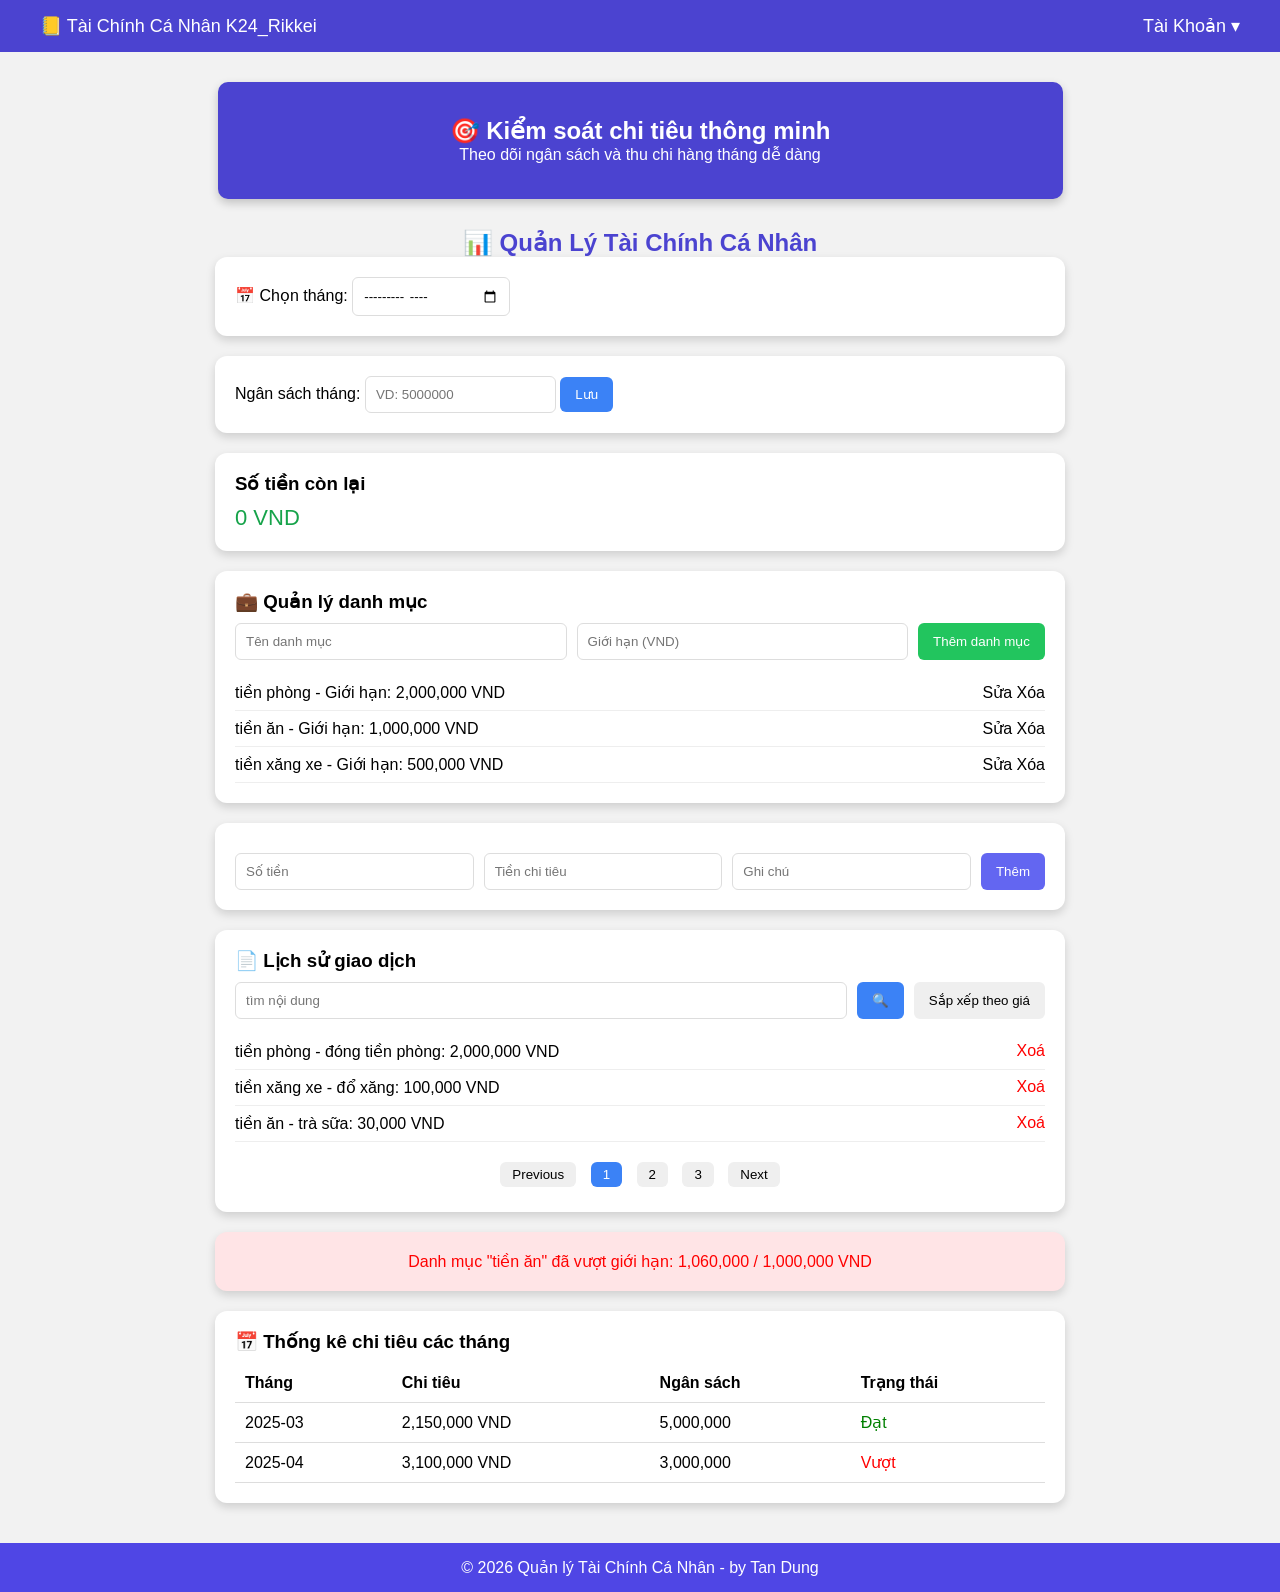
==== STRUCTURE_FINANCE/index.html @ 6e844557 "Add files via upload" ====
<!DOCTYPE html>
<html lang="en">

<head>
    <meta charset="UTF-8">
    <meta name="viewport" content="width=device-width, initial-scale=1.0">
    <title>Structure Finance</title>
    <link rel="stylesheet" href="./css/index.css">
</head>

<body>

    <header class="topbar">
        <div class="logo">📒 Tài Chính Cá Nhân K24_Rikkei</div>
        <div>Tài Khoản ▾</div>
    </header>

    <section class="banner">
        <h2>🎯 Kiểm soát chi tiêu thông minh</h2>
        <p>Theo dõi ngân sách và thu chi hàng tháng dễ dàng</p>
    </section>

    <div class="container">

        <h2 class="title">📊 Quản Lý Tài Chính Cá Nhân</h2>

        <div class="card">
            <label>📅 Chọn tháng:</label>
            <input type="month">
        </div>

        <div class="card">
            <label>Ngân sách tháng:</label>
            <input type="number" placeholder="VD: 5000000">
            <button class="btn blue">Lưu</button>
        </div>

        <div class="card center">
            <h3>Số tiền còn lại</h3>
            <p class="money">0 VND</p>
        </div>

        <div class="card">
            <h3>💼 Quản lý danh mục</h3>

            <div class="row">
                <input placeholder="Tên danh mục">
                <input placeholder="Giới hạn (VND)">
                <button class="btn green">Thêm danh mục</button>
            </div>

            <ul class="list">
                <li>tiền phòng - Giới hạn: 2,000,000 VND <span>Sửa Xóa</span></li>
                <li>tiền ăn - Giới hạn: 1,000,000 VND <span>Sửa Xóa</span></li>
                <li>tiền xăng xe - Giới hạn: 500,000 VND <span>Sửa Xóa</span></li>
            </ul>

        </div>

        <div class="card">
            <div class="row">
                <input placeholder="Số tiền">
                <input placeholder="Tiền chi tiêu">
                <input placeholder="Ghi chú">
                <button class="btn purple">Thêm</button>
            </div>
        </div>

        <div class="card">

            <h3 class="red">📄 Lịch sử giao dịch</h3>

            <div class="row">
                <input placeholder="tìm nội dung">
                <button class="btn blue">🔍</button>
                <button class="btn">Sắp xếp theo giá</button>
            </div>

            <ul class="list">
                <li>tiền phòng - đóng tiền phòng: 2,000,000 VND <span class="delete">Xoá</span></li>
                <li>tiền xăng xe - đổ xăng: 100,000 VND <span class="delete">Xoá</span></li>
                <li>tiền ăn - trà sữa: 30,000 VND <span class="delete">Xoá</span></li>
            </ul>

            <div class="pagination">
                <button>Previous</button>
                <button class="active">1</button>
                <button>2</button>
                <button>3</button>
                <button>Next</button>
            </div>

        </div>

        <div class="card warning">
            Danh mục "tiền ăn" đã vượt giới hạn: 1,060,000 / 1,000,000 VND
        </div>

        <div class="card">

            <h3>📅 Thống kê chi tiêu các tháng</h3>

            <table>

                <tr>
                    <th>Tháng</th>
                    <th>Chi tiêu</th>
                    <th>Ngân sách</th>
                    <th>Trạng thái</th>
                </tr>

                <tr>
                    <td>2025-03</td>
                    <td>2,150,000 VND</td>
                    <td>5,000,000</td>
                    <td class="ok">Đạt</td>
                </tr>

                <tr>
                    <td>2025-04</td>
                    <td>3,100,000 VND</td>
                    <td>3,000,000</td>
                    <td class="fail">Vượt</td>
                </tr>

            </table>

        </div>

    </div>

    <footer>
        <div>© 2026 Quản lý Tài Chính Cá Nhân - by Tan Dung</div>
    </footer>

</body>

</html>
---- STRUCTURE_FINANCE/css/index.css ----
*{
margin:0;
padding:0;
box-sizing:border-box;
font-family:Arial;
}
body {
    font-family: Arial;
    background: #f2f2f2;
    margin: 0;
}

.topbar{
    display: flex;
    justify-content: space-between;
    background: #4b43d0;
    color:white;
    padding: 15px 40px;
    font-size: 18px;
}

.banner{
    background: #4b43d0;
    color: white;
    text-align: center;
    padding: 35px;
    margin: 30px auto;
    width: 70%;
    border-radius: 10px;
    width: 845px;
    box-shadow:0 4px 10px rgba(0,0,0,0.2);
}
.container {
    width: 850px;
    margin: auto;
}
.title {
    text-align: center;
    color: #4b43d0;
    margin-bottom: 20px 0;
}
.card {
    background: white;
    padding: 20px;
    margin-bottom: 20px;
    border-radius: 12px;
    box-shadow:0 4px 10px  rgba(0,0,0,0.15) ;
}
.row {
    display: flex;
    gap: 10px;
    margin-top: 10px;
}
input {
    padding: 10px;
    border: 1px solid #ddd;
    border-radius: 6px;
    flex: 1;
}
button {
    padding: 10px 15px;
    border: none;
    border-radius: 6px;
    cursor: pointer;
}

.btn {
    padding: 10px 15px;
    border: none;
    border-radius: 6px;
    cursor: pointer;
}
.blue{
    background: #3b82f6;
    color: white;
}

.green {
    background: #22c55e;
    color: white;
}
.purple {
    background: #6366f1;
    color: white;
}
.money {
    color: #16a34a;
    font-size: 22px;
    margin-top: 10px;
}
.list {
    list-style: none;
    margin-top: 15px;
}
.list li {
    display: flex;
    justify-content: space-between;
    padding: 8px 0;
    border-bottom: 1px solid #eee;
}
.delete {
    color: red;
    cursor: pointer;
}
.pagination {
    text-align: center;
    margin-top: 15px;
}
.pagination button {
    margin: 5px;
    padding: 5px 12px;
}
.active {
    background: #3b82f6;
    color: white;
}
.warning {
    background: #ffe4e6;
    color: red;
    text-align: center;
}
table {
    width: 100%;
    border-collapse:collapse ;
    margin-top: 10px;
}
th,td {
    padding: 10px;
    border-bottom: 1px solid #ddd;
    text-align: left;
}

.ok {
    color: green;
}
.fail {
    color: red;
}
footer {
    background: #4f46e5;
    color: white;
    text-align: center;
    padding: 15px;
    margin-top: 40px;
}
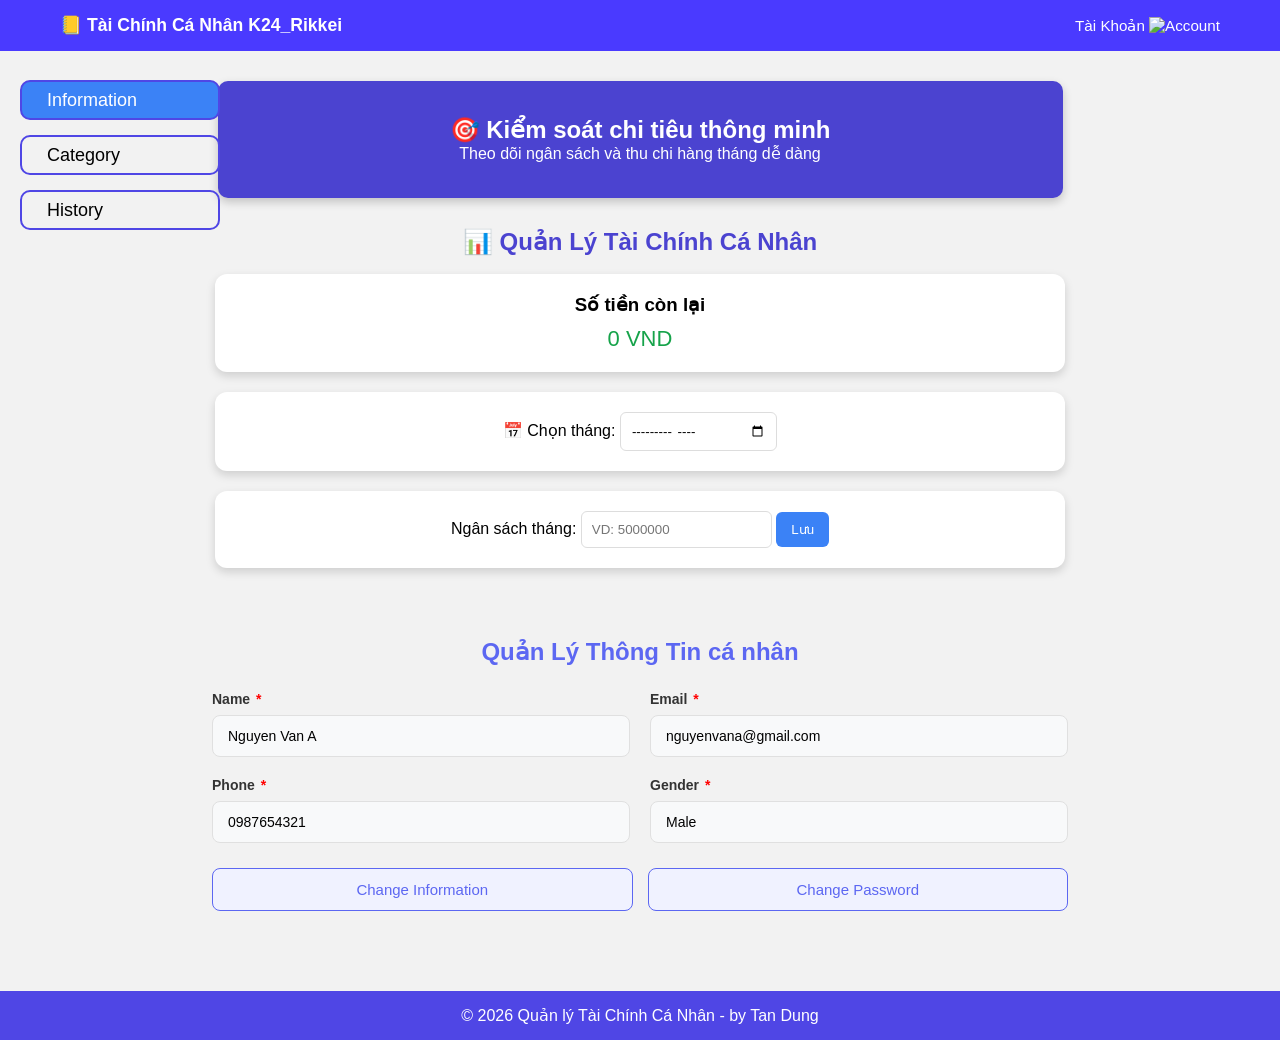
==== commit 8f55f847: "Add files via upload" ====
--- a/STRUCTURE_FINANCE/index.html
+++ b/STRUCTURE_FINANCE/index.html
@@ -11,9 +11,32 @@
 <body>
 
     <header class="topbar">
-        <div class="logo">📒 Tài Chính Cá Nhân K24_Rikkei</div>
-        <div>Tài Khoản ▾</div>
+        <div class="home">
+            <div class="logo">📒 Tài Chính Cá Nhân K24_Rikkei</div>
+        <div class="account">
+            <p>Tài Khoản <img src="../assets/images/Vector.png" alt="Account"></p>
+        </div>
+        </div>
     </header>
+
+    <div class="sidebar">
+
+    <a href="" class="menu active">
+        <span class="icon"><img src="../assets/images/Vector (1).png" alt="" /></span>
+        Information
+    </a>
+
+    <a href="" class="menu">
+        <span class="icon"><img src="../assets/images/Vector (2).png" alt="" /></span>
+        Category
+    </a>
+
+    <a href="" class="menu">
+        <span class="icon"><img src="../assets/images/Vector (3).png" alt="" /></span>
+        History
+    </a>
+
+</div>
 
     <section class="banner">
         <h2>🎯 Kiểm soát chi tiêu thông minh</h2>
@@ -23,6 +46,12 @@
     <div class="container">
 
         <h2 class="title">📊 Quản Lý Tài Chính Cá Nhân</h2>
+        <br>
+
+        <div class="card center">
+            <h3>Số tiền còn lại</h3>
+            <p class="money">0 VND</p>
+        </div>
 
         <div class="card">
             <label>📅 Chọn tháng:</label>
@@ -34,101 +63,39 @@
             <input type="number" placeholder="VD: 5000000">
             <button class="btn blue">Lưu</button>
         </div>
-
-        <div class="card center">
-            <h3>Số tiền còn lại</h3>
-            <p class="money">0 VND</p>
+    </div>    
+    <div class="personal-info">
+    <h3>Quản Lý Thông Tin cá nhân</h3>
+    
+    <div class="form-row">
+        <div class="form-group is-success">
+            <label>Name <span class="required">*</span></label>
+            <input type="text" value="Nguyen Van A">
         </div>
 
-        <div class="card">
-            <h3>💼 Quản lý danh mục</h3>
+        <div class="form-group">
+            <label>Email <span class="required">*</span></label>
+            <input type="email" value="nguyenvana@gmail.com">
+        </div>
+    </div>
 
-            <div class="row">
-                <input placeholder="Tên danh mục">
-                <input placeholder="Giới hạn (VND)">
-                <button class="btn green">Thêm danh mục</button>
-            </div>
-
-            <ul class="list">
-                <li>tiền phòng - Giới hạn: 2,000,000 VND <span>Sửa Xóa</span></li>
-                <li>tiền ăn - Giới hạn: 1,000,000 VND <span>Sửa Xóa</span></li>
-                <li>tiền xăng xe - Giới hạn: 500,000 VND <span>Sửa Xóa</span></li>
-            </ul>
-
+    <div class="form-row">
+        <div class="form-group">
+            <label>Phone <span class="required">*</span></label>
+            <input type="text" value="0987654321">
         </div>
 
-        <div class="card">
-            <div class="row">
-                <input placeholder="Số tiền">
-                <input placeholder="Tiền chi tiêu">
-                <input placeholder="Ghi chú">
-                <button class="btn purple">Thêm</button>
-            </div>
+        <div class="form-group">
+            <label>Gender <span class="required">*</span></label>
+            <input type="text" value="Male">
         </div>
-
-        <div class="card">
-
-            <h3 class="red">📄 Lịch sử giao dịch</h3>
-
-            <div class="row">
-                <input placeholder="tìm nội dung">
-                <button class="btn blue">🔍</button>
-                <button class="btn">Sắp xếp theo giá</button>
-            </div>
-
-            <ul class="list">
-                <li>tiền phòng - đóng tiền phòng: 2,000,000 VND <span class="delete">Xoá</span></li>
-                <li>tiền xăng xe - đổ xăng: 100,000 VND <span class="delete">Xoá</span></li>
-                <li>tiền ăn - trà sữa: 30,000 VND <span class="delete">Xoá</span></li>
-            </ul>
-
-            <div class="pagination">
-                <button>Previous</button>
-                <button class="active">1</button>
-                <button>2</button>
-                <button>3</button>
-                <button>Next</button>
-            </div>
-
-        </div>
-
-        <div class="card warning">
-            Danh mục "tiền ăn" đã vượt giới hạn: 1,060,000 / 1,000,000 VND
-        </div>
-
-        <div class="card">
-
-            <h3>📅 Thống kê chi tiêu các tháng</h3>
-
-            <table>
-
-                <tr>
-                    <th>Tháng</th>
-                    <th>Chi tiêu</th>
-                    <th>Ngân sách</th>
-                    <th>Trạng thái</th>
-                </tr>
-
-                <tr>
-                    <td>2025-03</td>
-                    <td>2,150,000 VND</td>
-                    <td>5,000,000</td>
-                    <td class="ok">Đạt</td>
-                </tr>
-
-                <tr>
-                    <td>2025-04</td>
-                    <td>3,100,000 VND</td>
-                    <td>3,000,000</td>
-                    <td class="fail">Vượt</td>
-                </tr>
-
-            </table>
-
-        </div>
-
     </div>
 
+    <div class="button-group">
+        <button class="btn-outline">Change Information</button>
+        <button class="btn-outline">Change Password</button>
+    </div>
+</div>    
     <footer>
         <div>© 2026 Quản lý Tài Chính Cá Nhân - by Tan Dung</div>
     </footer>
--- a/STRUCTURE_FINANCE/css/index.css
+++ b/STRUCTURE_FINANCE/css/index.css
@@ -10,14 +10,65 @@
     margin: 0;
 }
 
-.topbar{
-    display: flex;
-    justify-content: space-between;
-    background: #4b43d0;
-    color:white;
-    padding: 15px 40px;
+.sidebar{
+    position: absolute;
+    top: 80px;
+    left: 20px;
+    width: 200px;
+}
+.menu{
+    display: flex;
+    align-items: center;
+    gap: 10px;
+
+    max-height: 40px;
+
+    text-decoration: none;
+    color: black;
+
+    border: 2px solid #4f46e5;
+    border-radius: 10px;
+
+    padding: 15px;
+    margin-bottom: 15px;
+
     font-size: 18px;
 }
+.icon{
+    font-size: 22px;
+}
+
+
+
+.topbar {
+    background-color: #4a3aff; 
+    padding: 15px 0;
+    width: 100%;
+}
+
+
+.home {
+    display: flex;             
+    justify-content: space-between; 
+    align-items: center;       
+    max-width: 1200px;         
+    margin: 0 auto;            
+    padding: 0 20px;           
+    color: white;
+    font-family: sans-serif;
+}
+
+.logo {
+    font-weight: bold;
+    font-size: 1.1rem;
+}
+
+.account {
+    cursor: pointer;
+    font-size: 0.95rem;
+}
+
+
 
 .banner{
     background: #4b43d0;
@@ -45,6 +96,7 @@
     margin-bottom: 20px;
     border-radius: 12px;
     box-shadow:0 4px 10px  rgba(0,0,0,0.15) ;
+    text-align: center;
 }
 .row {
     display: flex;
@@ -142,4 +194,97 @@
     text-align: center;
     padding: 15px;
     margin-top: 40px;
-}+    
+}
+
+.personal-info {
+    
+    padding: 40px;
+    border-radius: 20px;
+    width: 936px; 
+    max-width: 95%; 
+    
+    margin: 30px auto;
+    
+}
+
+.personal-info h3 {
+    color: #5c67f2;
+    text-align: center;
+    margin-bottom: 25px;
+    font-size: 24px;
+}
+
+
+.form-row {
+    display: flex;
+    gap: 20px; 
+    margin-bottom: 20px;
+}
+
+.form-group {
+    flex: 1; 
+    display: flex;
+    flex-direction: column;
+    text-align: left;
+}
+
+
+.form-group label {
+    font-size: 14px;
+    font-weight: 600;
+    margin-bottom: 8px;
+    color: #333;
+}
+
+.required {
+    color: red;
+    margin-left: 2px;
+}
+
+
+.form-group input {
+    width: 100%;
+    padding: 12px 15px;
+    border: 1px solid #e0e0e0;
+    border-radius: 8px;
+    background-color: #f8f9fa; /* Nền xám nhạt như ảnh */
+    font-size: 14px;
+    outline: none;
+    transition: all 0.3s ease;
+}
+
+
+
+
+.button-group {
+    display: flex;
+    gap: 15px;
+    margin-top: 25px;
+}
+
+.btn-outline {
+    flex: 1;
+    padding: 12px;
+    background-color: #f0f2ff; /* Màu nền tím nhạt */
+    border: 1px solid #5c67f2;
+    color: #5c67f2;
+    border-radius: 8px;
+    font-size: 15px;
+    font-weight: 500;
+    cursor: pointer;
+    transition: 0.3s;
+}
+
+.btn-outline:hover {
+    background-color: #5c67f2;
+    color: #fff;
+}
+
+
+@media (max-width: 768px) {
+    .form-row {
+        flex-direction: column;
+        gap: 15px;
+    }
+}
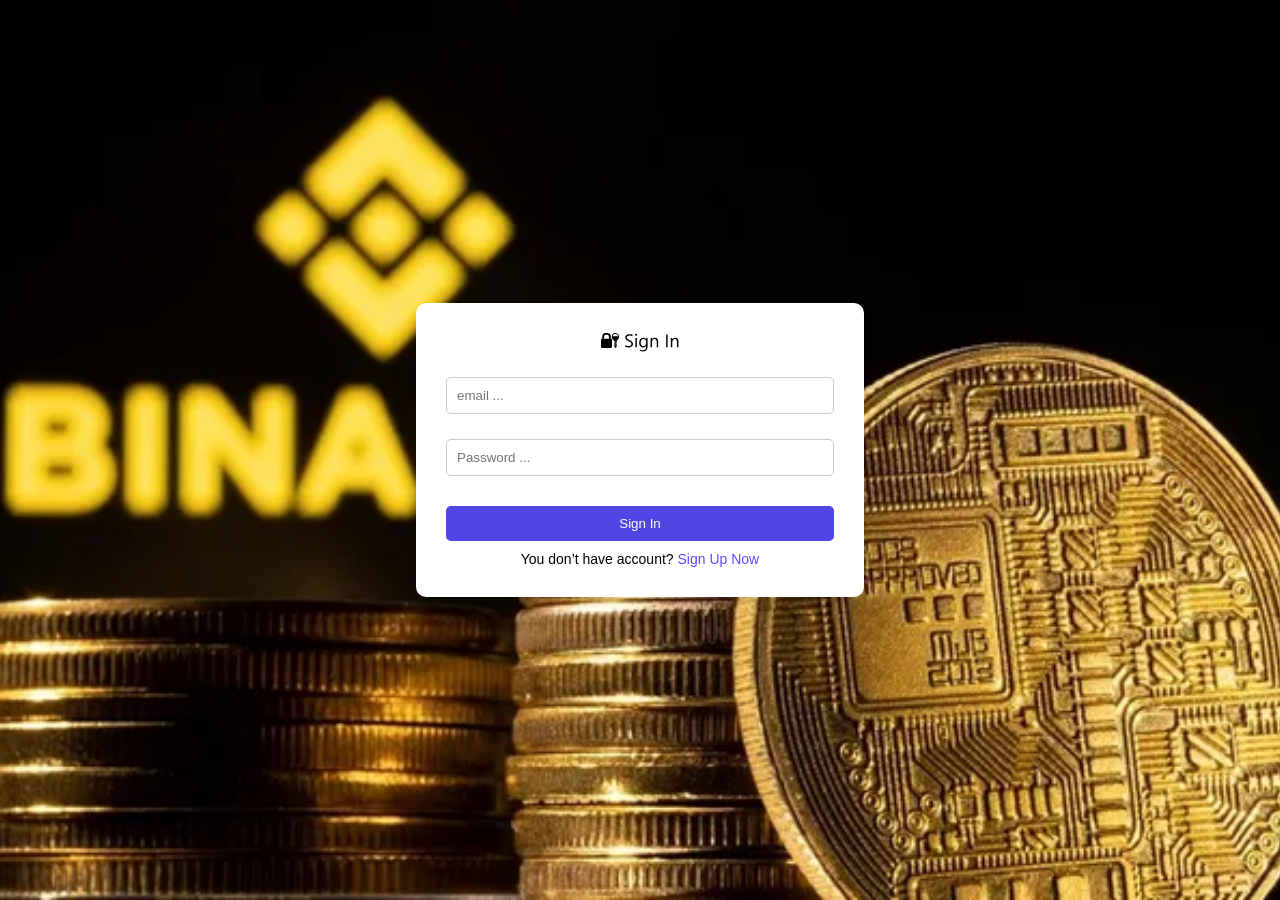
==== commit 9b0581de: "Add files via upload" ====
--- a/STRUCTURE_FINANCE/index.html
+++ b/STRUCTURE_FINANCE/index.html
@@ -12,12 +12,22 @@
 
     <header class="topbar">
         <div class="home">
-            <div class="logo">📒 Tài Chính Cá Nhân K24_Rikkei</div>
-        <div class="account">
-            <p>Tài Khoản <img src="../assets/images/Vector.png" alt="Account"></p>
+          <div class="logo">
+            <p>📒 Tài Chính Cá Nhân</p>
+          </div>
+
+          <div class="header-option">
+            <div class="account">
+              <select ect name="" id="optionHeader" onchange="handleOption()">
+                <option value="">Tài khoản</option>
+                <option value="logout">Đăng xuất</option>
+              </select>
+            </div>
+          </div>
         </div>
-        </div>
-    </header>
+      </header>
+
+      
 
     <div class="sidebar">
 
@@ -26,12 +36,12 @@
         Information
     </a>
 
-    <a href="" class="menu">
+    <a href="./pages/category.html" class="menu">
         <span class="icon"><img src="../assets/images/Vector (2).png" alt="" /></span>
         Category
     </a>
 
-    <a href="" class="menu">
+    <a href="./pages/history.html" class="menu">
         <span class="icon"><img src="../assets/images/Vector (3).png" alt="" /></span>
         History
     </a>
@@ -99,7 +109,18 @@
     <footer>
         <div>© 2026 Quản lý Tài Chính Cá Nhân - by Tan Dung</div>
     </footer>
+    <div class="logout-overlay" id="logout-overlay">
+        <div class="logout">
+          <p class="logout-title">Bạn có chắc chắn muốn đăng xuất không?</p>
 
+          <div class="logout-confirm">
+            <button class="confirm-btn" id="confirm-btn">Có</button>
+            <button class="confirm-btn" id="cancel-btn">Không</button>
+          </div>
+        </div>
+      </div>
+      
 </body>
+<script src="./js/index.js"></script>
 
 </html>
--- a/STRUCTURE_FINANCE/css/index.css
+++ b/STRUCTURE_FINANCE/css/index.css
@@ -26,7 +26,7 @@
     text-decoration: none;
     color: black;
 
-    border: 2px solid #4f46e5;
+    border: 2px solid #4b43d0;
     border-radius: 10px;
 
     padding: 15px;
@@ -37,11 +37,22 @@
 .icon{
     font-size: 22px;
 }
+.account select {
+    background-color: #4b43d0;
+    border: none;
+    font-size: 14px;
+    font-weight: 400;
+    line-height: 20px;
+    color: white;
+}
+.account select:focus {
+    outline: none;
+}
 
 
 
 .topbar {
-    background-color: #4a3aff; 
+    background-color: #4b43d0; 
     padding: 15px 0;
     width: 100%;
 }
@@ -280,6 +291,79 @@
     background-color: #5c67f2;
     color: #fff;
 }
+.logout-overlay {
+    position: fixed;
+    top: 0;
+    left: 0;
+    width: 100%;
+    height: 100%;
+    background: rgba(0, 0, 0, 0.5);
+    display: none;
+    justify-content: center;
+    align-items: center;
+    z-index: 999;
+}
+
+.logout {
+    background: #fff;
+    padding: 24px;
+    border-radius: 10px;
+    width: 320px;
+    text-align: center;
+    box-shadow: 0 10px 25px rgba(0, 0, 0, 0.2);
+    animation: fadeIn 0.3s ease;
+}
+
+.logout-title {
+    font-size: 16px;
+    margin-bottom: 20px;
+    font-weight: 500;
+}
+
+.logout-confirm {
+    display: flex;
+    justify-content: space-between;
+    gap: 10px;
+}
+
+.confirm-btn {
+    flex: 1;
+    padding: 10px;
+    border: none;
+    border-radius: 6px;
+    cursor: pointer;
+    font-weight: 500;
+    transition: 0.2s;
+}
+
+#confirm-btn {
+    background: #ef4444;
+    color: white;
+}
+
+#confirm-btn:hover {
+    background: #dc2626;
+}
+
+#cancel-btn {
+    background: #e5e7eb;
+}
+
+#cancel-btn:hover {
+    background: #d1d5db;
+}
+
+@keyframes fadeIn {
+    from {
+        opacity: 0;
+        transform: translateY(-20px);
+    }
+
+    to {
+        opacity: 1;
+        transform: translateY(0);
+    }
+}
 
 
 @media (max-width: 768px) {
